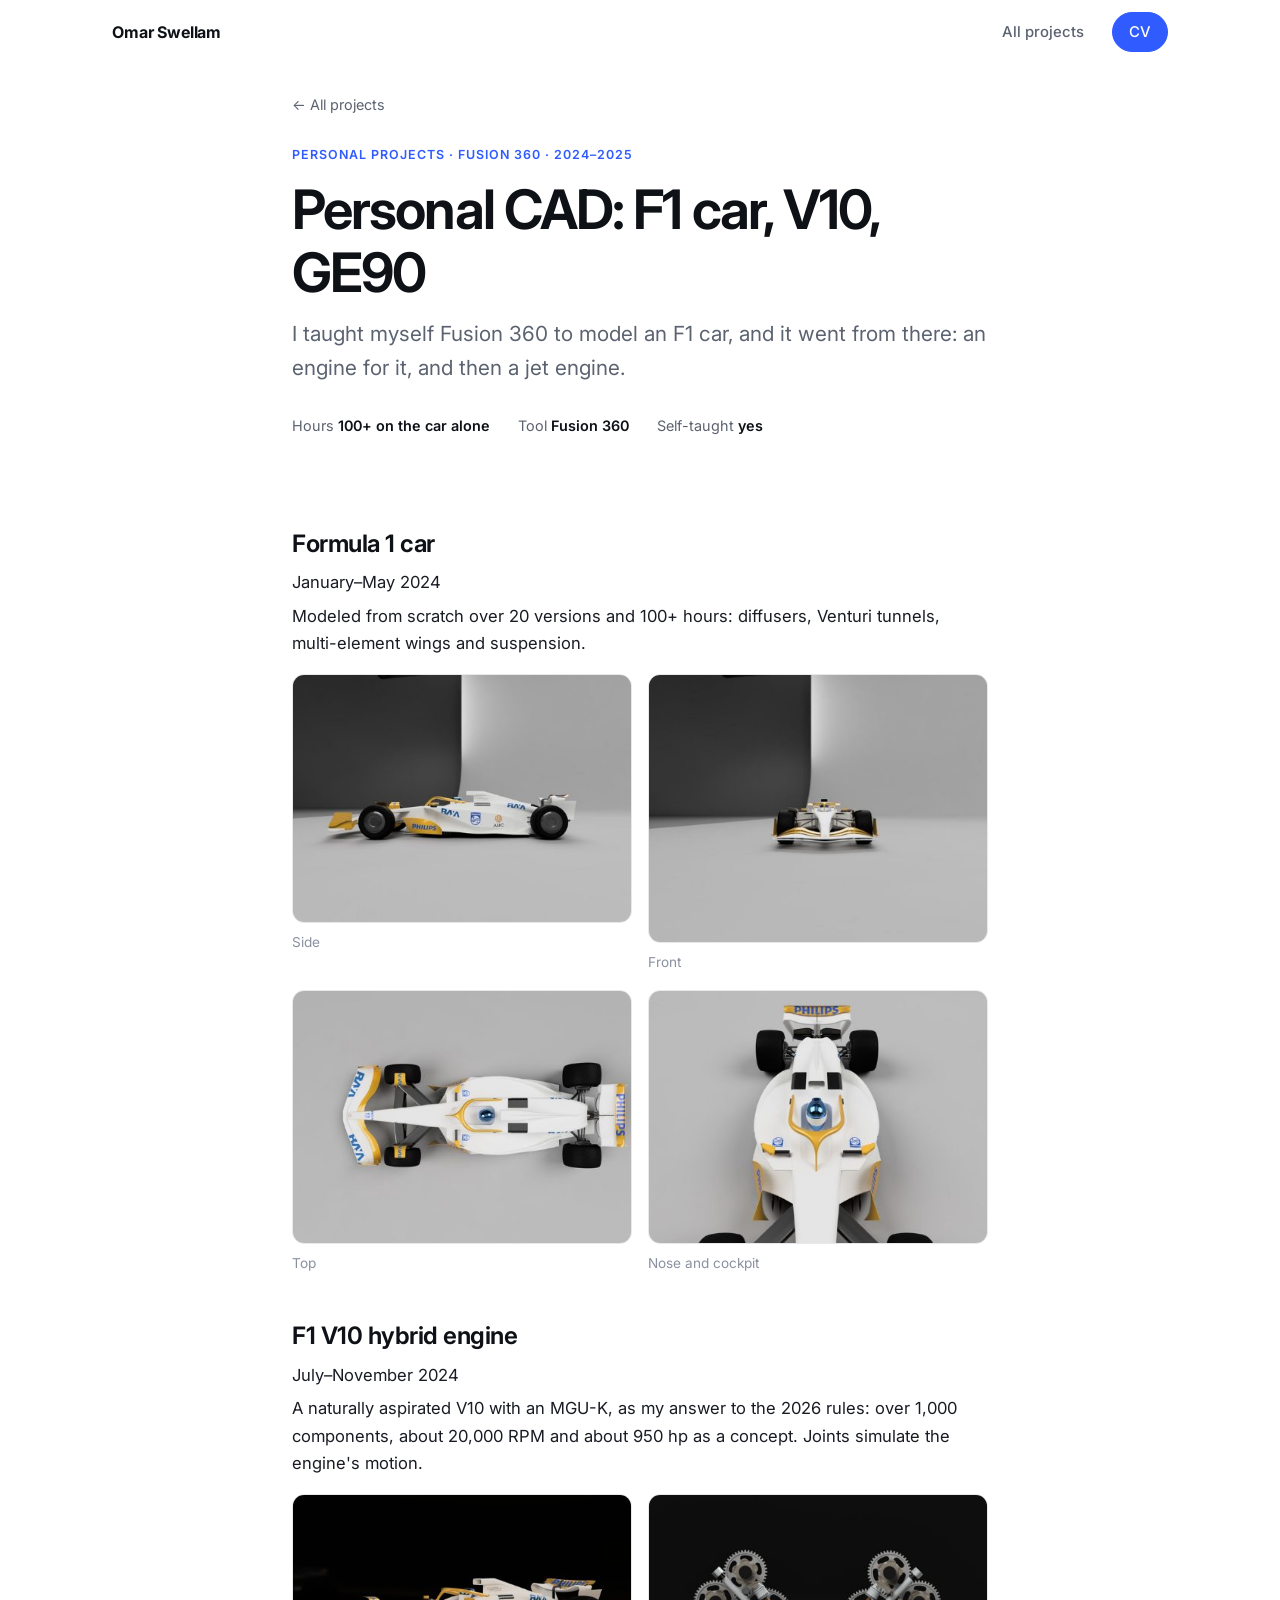
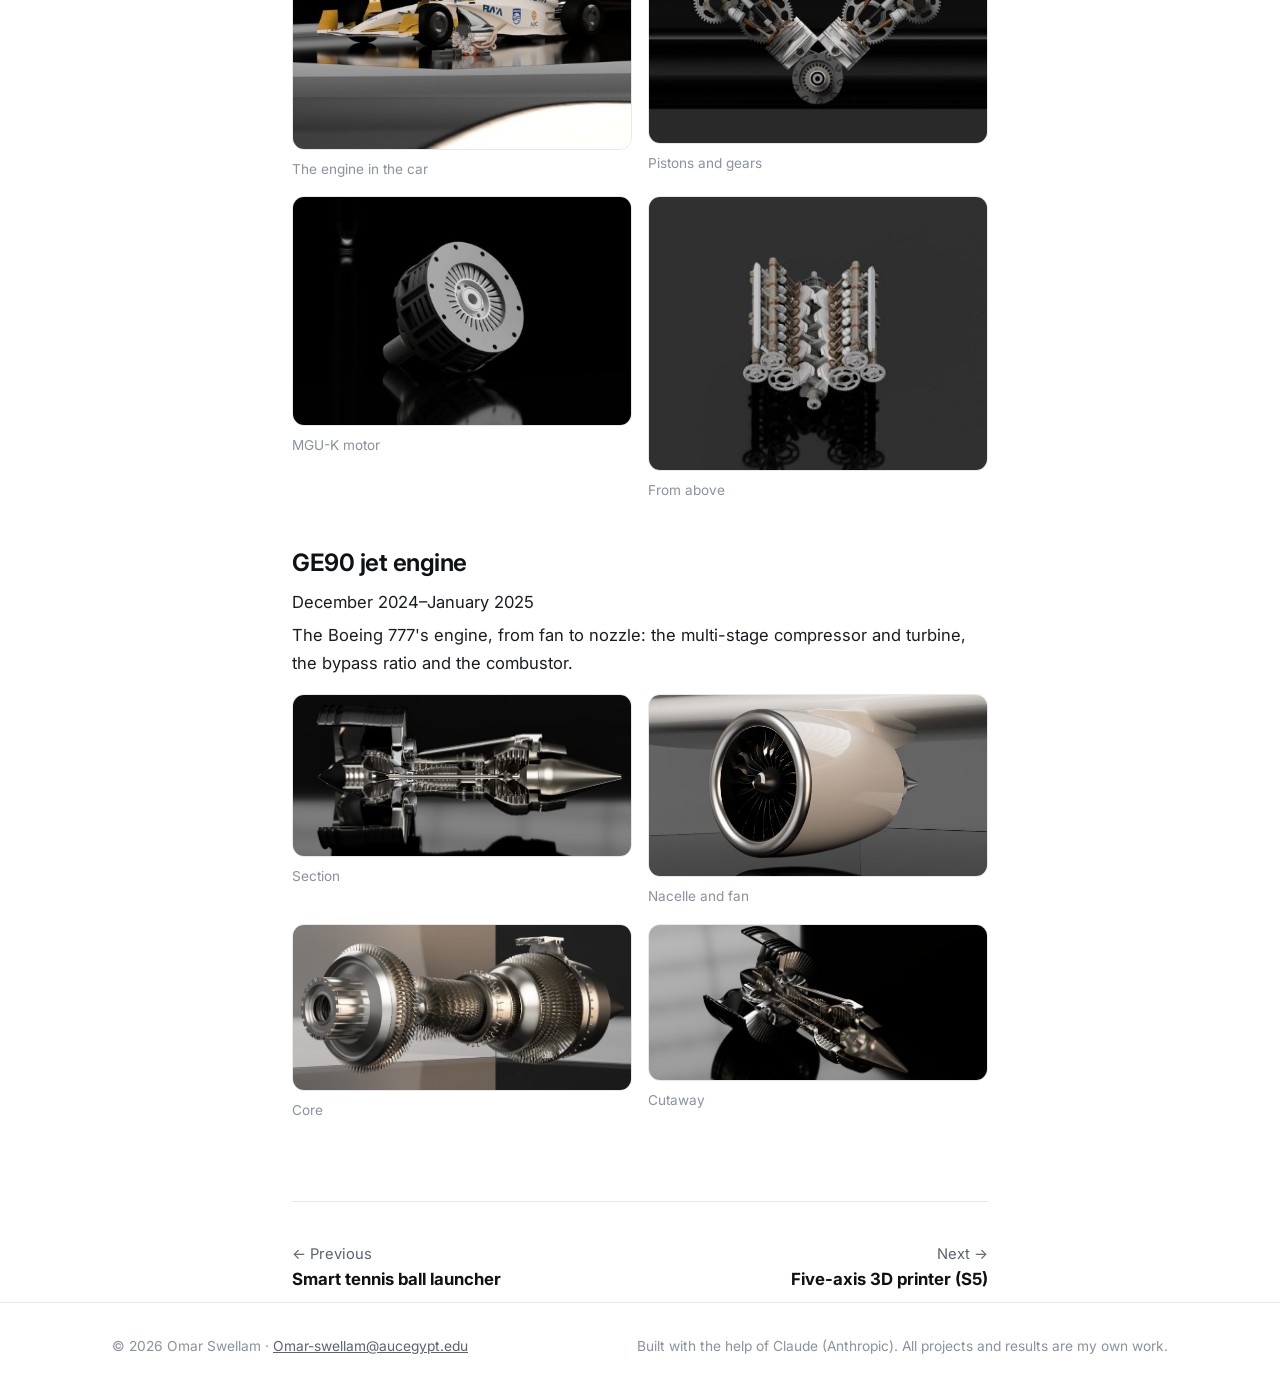
==== projects/cad.html @ 8ca85f78 "Redesign: cleaner look, project pages, S5 support results, FEM, drone, ROV team; CV with portfolio l" ====
<!doctype html>
<html lang="en">
<head>
<meta charset="utf-8">
<meta name="viewport" content="width=device-width, initial-scale=1">
<title>Personal CAD: F1 car, V10, GE90 | Omar Swellam</title>
<meta name="description" content="Personal Fusion 360 projects: a Formula 1 car, a V10 hybrid engine and a GE90 jet engine.">
<link rel="preconnect" href="https://fonts.googleapis.com">
<link rel="preconnect" href="https://fonts.gstatic.com" crossorigin>
<link href="https://fonts.googleapis.com/css2?family=Inter:wght@400;500;600;700&display=swap" rel="stylesheet">
<link rel="stylesheet" href="../style.css">
</head>
<body>

<header class="nav">
  <div class="wrap nav-in">
    <a class="brand" href="../index.html">Omar Swellam</a>
    <nav class="links" style="display:flex">
      <a href="../index.html#projects">All projects</a>
      <a class="btn small" href="../Omar_Swellam_CV.pdf" target="_blank" rel="noopener">CV</a>
    </nav>
  </div>
</header>

<main class="wrap narrow">
<a class="back" href="../index.html#projects">&larr; All projects</a>
<section class="p-hero">
  <p class="kicker">Personal projects &middot; Fusion 360 &middot; 2024&ndash;2025</p>
  <h1>Personal CAD: F1 car, V10, GE90</h1>
  <p class="lead">I taught myself Fusion 360 to model an F1 car, and it went from there: an engine for it, and then a jet engine.</p>
  <div class="facts"><span>Hours <b>100+ on the car alone</b></span><span>Tool <b>Fusion 360</b></span><span>Self-taught <b>yes</b></span></div>
</section>
<section class="p-body">
<h2 id="f1">Formula 1 car</h2>
<p class="tile-meta">January&ndash;May 2024</p>
<p>Modeled from scratch over 20 versions and 100+ hours: diffusers, Venturi tunnels, multi-element wings and suspension.</p>
<div class="figs"><figure><img src="../img/f1car_side2.jpg" alt="Side" loading="lazy"><figcaption>Side</figcaption></figure><figure><img src="../img/f1car_front.jpg" alt="Front" loading="lazy"><figcaption>Front</figcaption></figure><figure><img src="../img/f1car_top.jpg" alt="Top" loading="lazy"><figcaption>Top</figcaption></figure><figure><img src="../img/f1car_nose.jpg" alt="Nose and cockpit" loading="lazy"><figcaption>Nose and cockpit</figcaption></figure></div>

<h2 id="v10">F1 V10 hybrid engine</h2>
<p class="tile-meta">July&ndash;November 2024</p>
<p>A naturally aspirated V10 with an MGU-K, as my answer to the 2026 rules: over 1,000 components, about 20,000 RPM and about 950 hp as a concept. Joints simulate the engine's motion.</p>
<div class="figs"><figure><img src="../img/v10_car.jpg" alt="The engine in the car" loading="lazy"><figcaption>The engine in the car</figcaption></figure><figure><img src="../img/v10_block.jpg" alt="Pistons and gears" loading="lazy"><figcaption>Pistons and gears</figcaption></figure><figure><img src="../img/v10_mguk.jpg" alt="MGU-K motor" loading="lazy"><figcaption>MGU-K motor</figcaption></figure><figure><img src="../img/v10_top.jpg" alt="From above" loading="lazy"><figcaption>From above</figcaption></figure></div>

<h2 id="ge90">GE90 jet engine</h2>
<p class="tile-meta">December 2024&ndash;January 2025</p>
<p>The Boeing 777's engine, from fan to nozzle: the multi-stage compressor and turbine, the bypass ratio and the combustor.</p>
<div class="figs"><figure><img src="../img/ge90_section.jpg" alt="Section" loading="lazy"><figcaption>Section</figcaption></figure><figure><img src="../img/ge90_nacelle.jpg" alt="Nacelle and fan" loading="lazy"><figcaption>Nacelle and fan</figcaption></figure><figure><img src="../img/ge90_core.jpg" alt="Core" loading="lazy"><figcaption>Core</figcaption></figure><figure><img src="../img/ge90_cutaway.jpg" alt="Cutaway" loading="lazy"><figcaption>Cutaway</figcaption></figure></div>
</section>
<nav class="next">
  <a href="launcher.html">&larr; Previous<b>Smart tennis ball launcher</b></a>
  <a href="s5.html">Next &rarr;<b>Five-axis 3D printer (S5)</b></a>
</nav>
</main>

<footer class="foot">
  <div class="wrap foot-in">
    <p>&copy; 2026 Omar Swellam &middot; <a href="mailto:Omar-swellam@aucegypt.edu">Omar-swellam@aucegypt.edu</a></p>
    <p>Built with the help of Claude (Anthropic). All projects and results are my own work.</p>
  </div>
</footer>

<div class="lightbox" hidden><img alt=""><button aria-label="Close">&times;</button></div>
<script src="../script.js"></script>
</body>
</html>
---- style.css ----
:root {
  --bg: #ffffff;
  --bg-soft: #f6f7f9;
  --card: #ffffff;
  --text: #0e1116;
  --muted: #5b6270;
  --faint: #8a91a0;
  --line: #e6e8ec;
  --accent: #2f5bff;
  --accent-soft: #eef2ff;
  --on-accent: #ffffff;
  --radius: 14px;
  --shadow: 0 1px 2px rgba(14,17,22,.04), 0 8px 28px rgba(14,17,22,.06);
}
@media (prefers-color-scheme: dark) {
  :root {
    --bg: #0b0d11;
    --bg-soft: #12151b;
    --card: #14171d;
    --text: #f2f4f7;
    --muted: #a2a9b6;
    --faint: #737b89;
    --line: #232731;
    --accent: #7d9bff;
    --accent-soft: #1a2140;
    --on-accent: #0b0d11;
    --shadow: 0 1px 2px rgba(0,0,0,.4), 0 8px 28px rgba(0,0,0,.35);
  }
}

* { box-sizing: border-box; }
html { scroll-behavior: smooth; scroll-padding-top: 72px; }
body {
  margin: 0; background: var(--bg); color: var(--text);
  font: 16px/1.65 Inter, system-ui, -apple-system, "Segoe UI", sans-serif;
  -webkit-font-smoothing: antialiased; -webkit-text-size-adjust: 100%;
}
img { max-width: 100%; display: block; }
a { color: inherit; }
h1, h2, h3 { line-height: 1.15; letter-spacing: -0.02em; margin: 0 0 .5em; font-weight: 650; }
h2 { font-size: clamp(1.7rem, 3.4vw, 2.4rem); }
h3 { font-size: 1.15rem; letter-spacing: -0.01em; }
p { margin: 0 0 1em; }
.wrap { width: 100%; max-width: 1120px; margin: 0 auto; padding: 0 16px; }
.narrow { max-width: 760px; }
@media (min-width: 700px) { .wrap { padding: 0 32px; } }
.kicker { font-size: .78rem; font-weight: 600; letter-spacing: .08em; text-transform: uppercase; color: var(--accent); margin: 0 0 12px; }

/* nav */
.nav { position: sticky; top: 0; z-index: 20; background: color-mix(in srgb, var(--bg) 85%, transparent); backdrop-filter: saturate(1.4) blur(12px); border-bottom: 1px solid transparent; transition: border-color .2s; }
.nav.scrolled { border-bottom-color: var(--line); }
.nav-in { display: flex; align-items: center; justify-content: space-between; height: 64px; }
.brand { font-weight: 700; text-decoration: none; letter-spacing: -0.01em; }
.links { display: flex; gap: 28px; align-items: center; }
.links a { color: var(--muted); text-decoration: none; font-size: .93rem; font-weight: 500; }
.links a:hover { color: var(--text); }
.links a.btn { color: var(--on-accent); }
.menu-btn { display: none; background: none; border: 0; color: var(--text); cursor: pointer; padding: 8px; }
.menu-btn span { display: block; width: 20px; height: 2px; background: currentColor; margin: 4px 0; border-radius: 2px; }
@media (max-width: 760px) {
  .menu-btn { display: block; }
  .links { display: none; position: absolute; top: 64px; left: 0; right: 0; flex-direction: column; align-items: stretch; gap: 0; background: var(--bg); border-bottom: 1px solid var(--line); padding: 8px 16px 18px; }
  .links.open { display: flex; }
  .links a { padding: 12px 0; font-size: 1rem; }
  .links a.btn { text-align: center; margin-top: 8px; }
}

/* buttons */
.btn { display: inline-flex; align-items: center; gap: 8px; padding: 11px 20px; border-radius: 999px; background: var(--text); color: var(--bg); font-weight: 600; text-decoration: none; font-size: .93rem; border: 1px solid var(--text); transition: transform .15s, opacity .15s; }
.btn:hover { transform: translateY(-1px); }
.btn.ghost { background: transparent; color: var(--text); border-color: var(--line); }
.btn.ghost:hover { border-color: var(--text); }
.btn.small { padding: 7px 16px; background: var(--accent); border-color: var(--accent); color: var(--on-accent); }

/* hero */
.hero { padding: 72px 0 56px; }
.hero-in { display: grid; grid-template-columns: 1.6fr 1fr; gap: 56px; align-items: center; }
.hero h1 { font-size: clamp(2.6rem, 7vw, 4.6rem); letter-spacing: -0.04em; margin-bottom: 18px; font-weight: 700; }
.lead { font-size: clamp(1.08rem, 2vw, 1.3rem); color: var(--muted); max-width: 34em; margin-bottom: 28px; }
.cta { display: flex; flex-wrap: wrap; gap: 10px; }
.headshot { width: 100%; max-width: 360px; justify-self: end; aspect-ratio: 4/5; object-fit: cover; border-radius: 24px; height: auto; }
.stats { display: grid; grid-template-columns: repeat(3, 1fr); gap: 1px; background: var(--line); border: 1px solid var(--line); border-radius: var(--radius); overflow: hidden; margin-top: 56px; }
.stats div { background: var(--bg); padding: 22px 24px; }
.stats b { display: block; font-size: clamp(1.6rem, 3vw, 2.1rem); letter-spacing: -0.03em; font-weight: 700; }
.stats span { color: var(--muted); font-size: .88rem; line-height: 1.45; display: block; margin-top: 4px; }
@media (max-width: 820px) {
  .hero { padding-top: 36px; }
  .hero-in { grid-template-columns: 1fr; gap: 28px; }
  .headshot { order: -1; max-width: 132px; justify-self: start; border-radius: 50%; aspect-ratio: 1; object-position: 50% 22%; }
  .stats { grid-template-columns: 1fr; margin-top: 36px; }
}

/* sections */
.section { padding: 88px 0; }
.section.soft { background: var(--bg-soft); }
.section-head { display: flex; flex-wrap: wrap; align-items: end; justify-content: space-between; gap: 16px; margin-bottom: 36px; }
.section-head h2 { margin: 0; }
.sub { color: var(--muted); max-width: 40em; }
@media (max-width: 700px) { .section { padding: 64px 0; } }

/* about */
.about { display: grid; grid-template-columns: 1.3fr 1fr; gap: 56px; align-items: start; }
.about p { font-size: 1.05rem; }
.interests { display: grid; grid-template-columns: 1fr 1fr; gap: 12px; margin-top: 28px; }
.interest { border: 1px solid var(--line); border-radius: 12px; padding: 14px 16px; background: var(--card); }
.interest b { display: block; font-size: .95rem; margin-bottom: 2px; }
.interest span { color: var(--muted); font-size: .88rem; line-height: 1.5; display: block; }
.photos { display: grid; grid-template-columns: 1fr 1fr; gap: 12px; }
.photos img { width: 100%; aspect-ratio: 3/4; object-fit: cover; border-radius: var(--radius); }
.photos img:first-child { margin-top: 36px; }
@media (max-width: 860px) { .about { grid-template-columns: 1fr; gap: 32px; } .photos img:first-child { margin-top: 0; } }
@media (max-width: 460px) { .interests { grid-template-columns: 1fr; } }

/* project grid */
.filters { display: flex; flex-wrap: wrap; gap: 6px; }
.chip { border: 1px solid var(--line); background: var(--card); color: var(--muted); padding: 7px 14px; border-radius: 999px; font: inherit; font-size: .86rem; font-weight: 500; cursor: pointer; }
.chip.on { background: var(--text); color: var(--bg); border-color: var(--text); }
.grid { display: grid; grid-template-columns: repeat(3, 1fr); gap: 20px; }
.tile { display: flex; flex-direction: column; text-decoration: none; background: var(--card); border: 1px solid var(--line); border-radius: var(--radius); overflow: hidden; transition: transform .2s, box-shadow .2s, border-color .2s; }
.tile:hover { transform: translateY(-3px); box-shadow: var(--shadow); border-color: transparent; }
.tile[hidden] { display: none; }
.tile.feature { grid-column: 1 / -1; flex-direction: row; }
.tile.feature .tile-img { flex: 1.25; aspect-ratio: auto; min-height: 360px; }
.tile.feature .tile-body { flex: 1; justify-content: center; padding: 36px 40px; }
.tile.feature h3 { font-size: 1.6rem; }
.tile.feature p { font-size: 1rem; }
.tile-img.fit { background: #fff; }
.tile-img.duo { display: grid; grid-template-columns: 1fr 1fr; }
.tile-img.duo > div { position: relative; }
.tile-img.fit img { object-fit: contain; padding: 10px; }
.tile-img { aspect-ratio: 16/10; background: var(--bg-soft); overflow: hidden; }
.tile-img img { width: 100%; height: 100%; object-fit: cover; transition: transform .4s; }
.tile:hover .tile-img img { transform: scale(1.03); }
.tile-body { padding: 18px 20px 20px; display: flex; flex-direction: column; flex: 1; }
.tile-meta { font-size: .78rem; color: var(--faint); margin-bottom: 6px; }
.tile h3 { margin-bottom: 6px; }
.tile p { color: var(--muted); font-size: .92rem; margin-bottom: 14px; }
.tile .more { margin-top: auto; font-size: .88rem; font-weight: 600; color: var(--accent); }
.badge { display: inline-block; font-size: .7rem; font-weight: 600; padding: 2px 8px; border-radius: 999px; background: var(--accent-soft); color: var(--accent); margin-left: 6px; vertical-align: 1px; }
@media (max-width: 960px) { .grid { grid-template-columns: repeat(2, 1fr); } }
@media (max-width: 760px) { .tile.feature { flex-direction: column; } .tile.feature .tile-img { min-height: 0; aspect-ratio: 16/11; } .tile.feature .tile-body { padding: 18px 20px 20px; } }
@media (max-width: 620px) { .grid { grid-template-columns: 1fr; } }

/* list cards (econ, how) */
.cards2 { display: grid; grid-template-columns: repeat(2, 1fr); gap: 16px; }
.cards2 article { background: var(--card); border: 1px solid var(--line); border-radius: var(--radius); padding: 24px; }
.cards2 p { color: var(--muted); font-size: .95rem; margin: 0; }
.cards2 b { color: var(--text); }
.cards2 .tile-meta { margin-bottom: 8px; }
@media (max-width: 760px) { .cards2 { grid-template-columns: 1fr; } }

/* project page */
.back { display: inline-block; margin: 28px 0 0; color: var(--muted); text-decoration: none; font-size: .9rem; }
.back:hover { color: var(--text); }
.p-hero { padding: 28px 0 36px; }
.p-hero h1 { font-size: clamp(2.1rem, 5.5vw, 3.4rem); letter-spacing: -0.035em; margin-bottom: 14px; }
.facts { display: flex; flex-wrap: wrap; gap: 8px 28px; color: var(--muted); font-size: .9rem; margin-top: 18px; }
.facts b { color: var(--text); font-weight: 600; }
.cover { border-radius: 18px; overflow: hidden; background: var(--bg-soft); }
.cover img { width: 100%; max-height: 620px; object-fit: cover; }
.cover.contain img { object-fit: contain; background: #fff; }
.p-body { padding: 56px 0 24px; }
.p-body h2 { font-size: 1.5rem; margin-top: 48px; }
.p-body h2:first-child { margin-top: 0; }
.p-body p, .p-body li { font-size: 1.04rem; color: color-mix(in srgb, var(--text) 86%, var(--muted)); }
.p-body ul { padding-left: 1.2em; }
.p-body li { margin-bottom: 8px; }
.kpis { display: grid; grid-template-columns: repeat(auto-fit, minmax(150px, 1fr)); gap: 12px; margin: 28px 0; }
.kpis div { background: var(--bg-soft); border-radius: 12px; padding: 18px; }
.kpis b { display: block; font-size: 1.6rem; letter-spacing: -0.03em; }
.kpis span { color: var(--muted); font-size: .85rem; line-height: 1.4; display: block; }
figure { margin: 28px 0; }
figure img { width: 100%; border-radius: 12px; border: 1px solid var(--line); background: #fff; cursor: zoom-in; }
figcaption { font-size: .85rem; color: var(--faint); margin-top: 8px; }
.figs { display: grid; grid-template-columns: 1fr 1fr; gap: 16px; }
.figs figure { margin: 0; }
@media (max-width: 620px) { .figs { grid-template-columns: 1fr; } }
table { width: 100%; border-collapse: collapse; font-size: .95rem; margin: 20px 0; }
th, td { text-align: left; padding: 10px 12px; border-bottom: 1px solid var(--line); }
th { font-size: .78rem; text-transform: uppercase; letter-spacing: .05em; color: var(--faint); font-weight: 600; }
td.num, th.num { text-align: right; font-variant-numeric: tabular-nums; }
.table-wrap { overflow-x: auto; }
.next { display: flex; justify-content: space-between; gap: 16px; padding: 40px 0 8px; border-top: 1px solid var(--line); margin-top: 56px; }
.next a { text-decoration: none; color: var(--muted); font-size: .92rem; }
.next a b { display: block; color: var(--text); font-size: 1.05rem; }
.next a:last-child { text-align: right; }

/* before / after slider */
.compare { position: relative; overflow: hidden; aspect-ratio: 23/20; background: #fff; user-select: none; border-radius: 12px; border: 1px solid var(--line); }
.compare > img, .compare-top img { position: absolute; inset: 0; width: 100%; height: 100%; object-fit: contain; }
.compare-top { position: absolute; inset: 0; clip-path: inset(0 0 0 50%); }
.compare .bar { position: absolute; top: 0; bottom: 0; left: var(--pos, 50%); width: 2px; background: var(--accent); transform: translateX(-1px); z-index: 2; pointer-events: none; }
.compare input { position: absolute; inset: 0; width: 100%; height: 100%; margin: 0; opacity: 0; cursor: ew-resize; z-index: 3; }
.compare .handle { position: absolute; top: 50%; left: var(--pos, 50%); z-index: 2; width: 38px; height: 38px; border-radius: 50%; transform: translate(-50%, -50%); background: var(--accent); color: #fff; display: grid; place-items: center; font-size: .9rem; pointer-events: none; box-shadow: 0 2px 10px rgba(0,0,0,.25); }
.tag { position: absolute; top: 10px; z-index: 2; background: rgba(14,17,22,.75); color: #fff; font-size: .75rem; font-weight: 600; padding: 4px 10px; border-radius: 999px; pointer-events: none; }
.tag.l { left: 10px; } .tag.r { right: 10px; }
.pairs { display: grid; grid-template-columns: repeat(auto-fit, minmax(min(100%, 420px), 1fr)); gap: 28px; margin: 24px 0; }
.ba { display: grid; grid-template-columns: 1fr 1fr; gap: 8px; }
.ba figure { margin: 0; position: relative; }
.ba img { aspect-ratio: 23/20; object-fit: contain; }
.pair h3 { font-size: 1rem; margin: 12px 0 2px; }
.pair p { font-size: .9rem; color: var(--muted); margin: 0; }

/* footer */
.foot { border-top: 1px solid var(--line); padding: 32px 0 40px; color: var(--faint); font-size: .86rem; }
.foot-in { display: flex; flex-wrap: wrap; justify-content: space-between; gap: 10px 24px; }
.foot p { margin: 0; }
.foot a { color: var(--muted); }

/* lightbox */
.lightbox { position: fixed; inset: 0; z-index: 50; background: rgba(8,10,14,.92); display: grid; place-items: center; padding: 16px; }
.lightbox[hidden] { display: none; }
.lightbox img { max-width: 100%; max-height: 90vh; object-fit: contain; border-radius: 8px; background: #fff; }
.lightbox button { position: absolute; top: 12px; right: 16px; background: none; border: 0; color: #fff; font-size: 2.2rem; cursor: pointer; line-height: 1; }

/* reveal */
.reveal { opacity: 0; transform: translateY(14px); transition: opacity .6s ease, transform .6s ease; }
.reveal.in { opacity: 1; transform: none; }
@media (prefers-reduced-motion: reduce) { .reveal { opacity: 1; transform: none; transition: none; } html { scroll-behavior: auto; } }
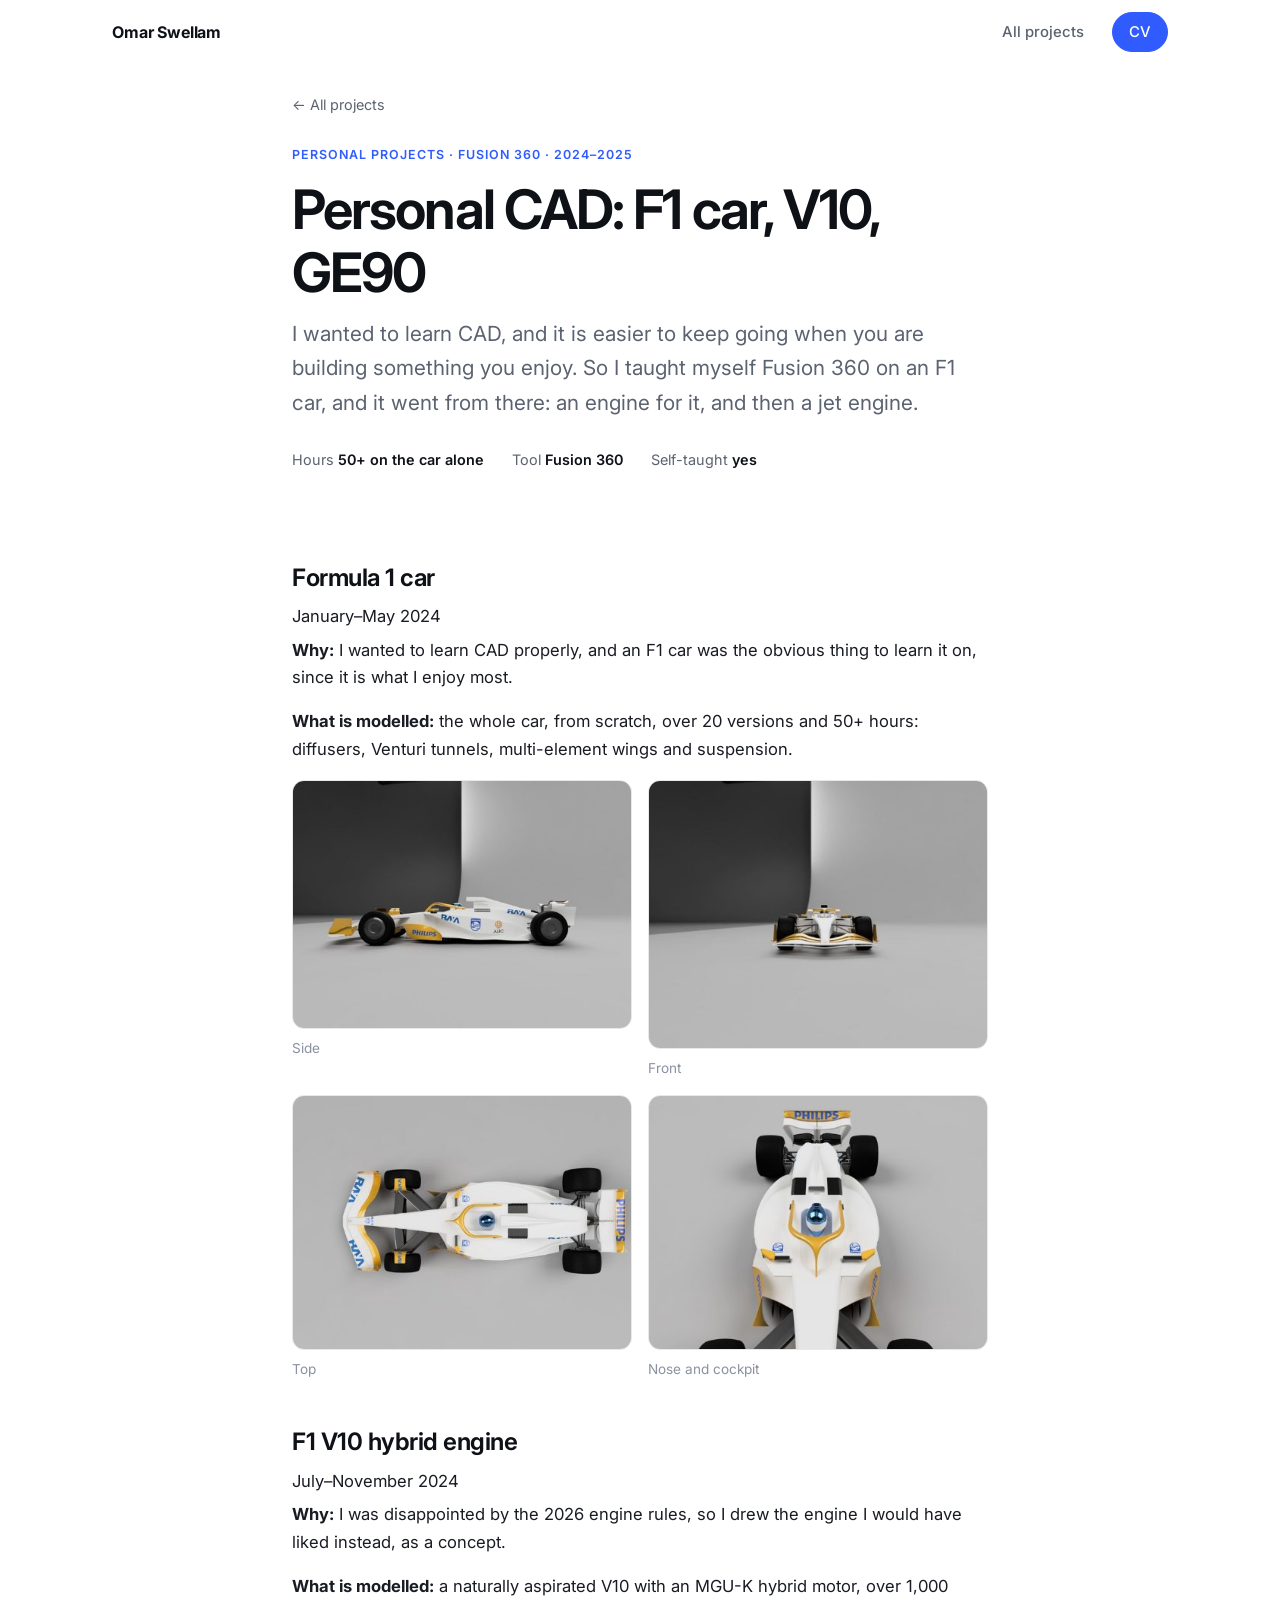
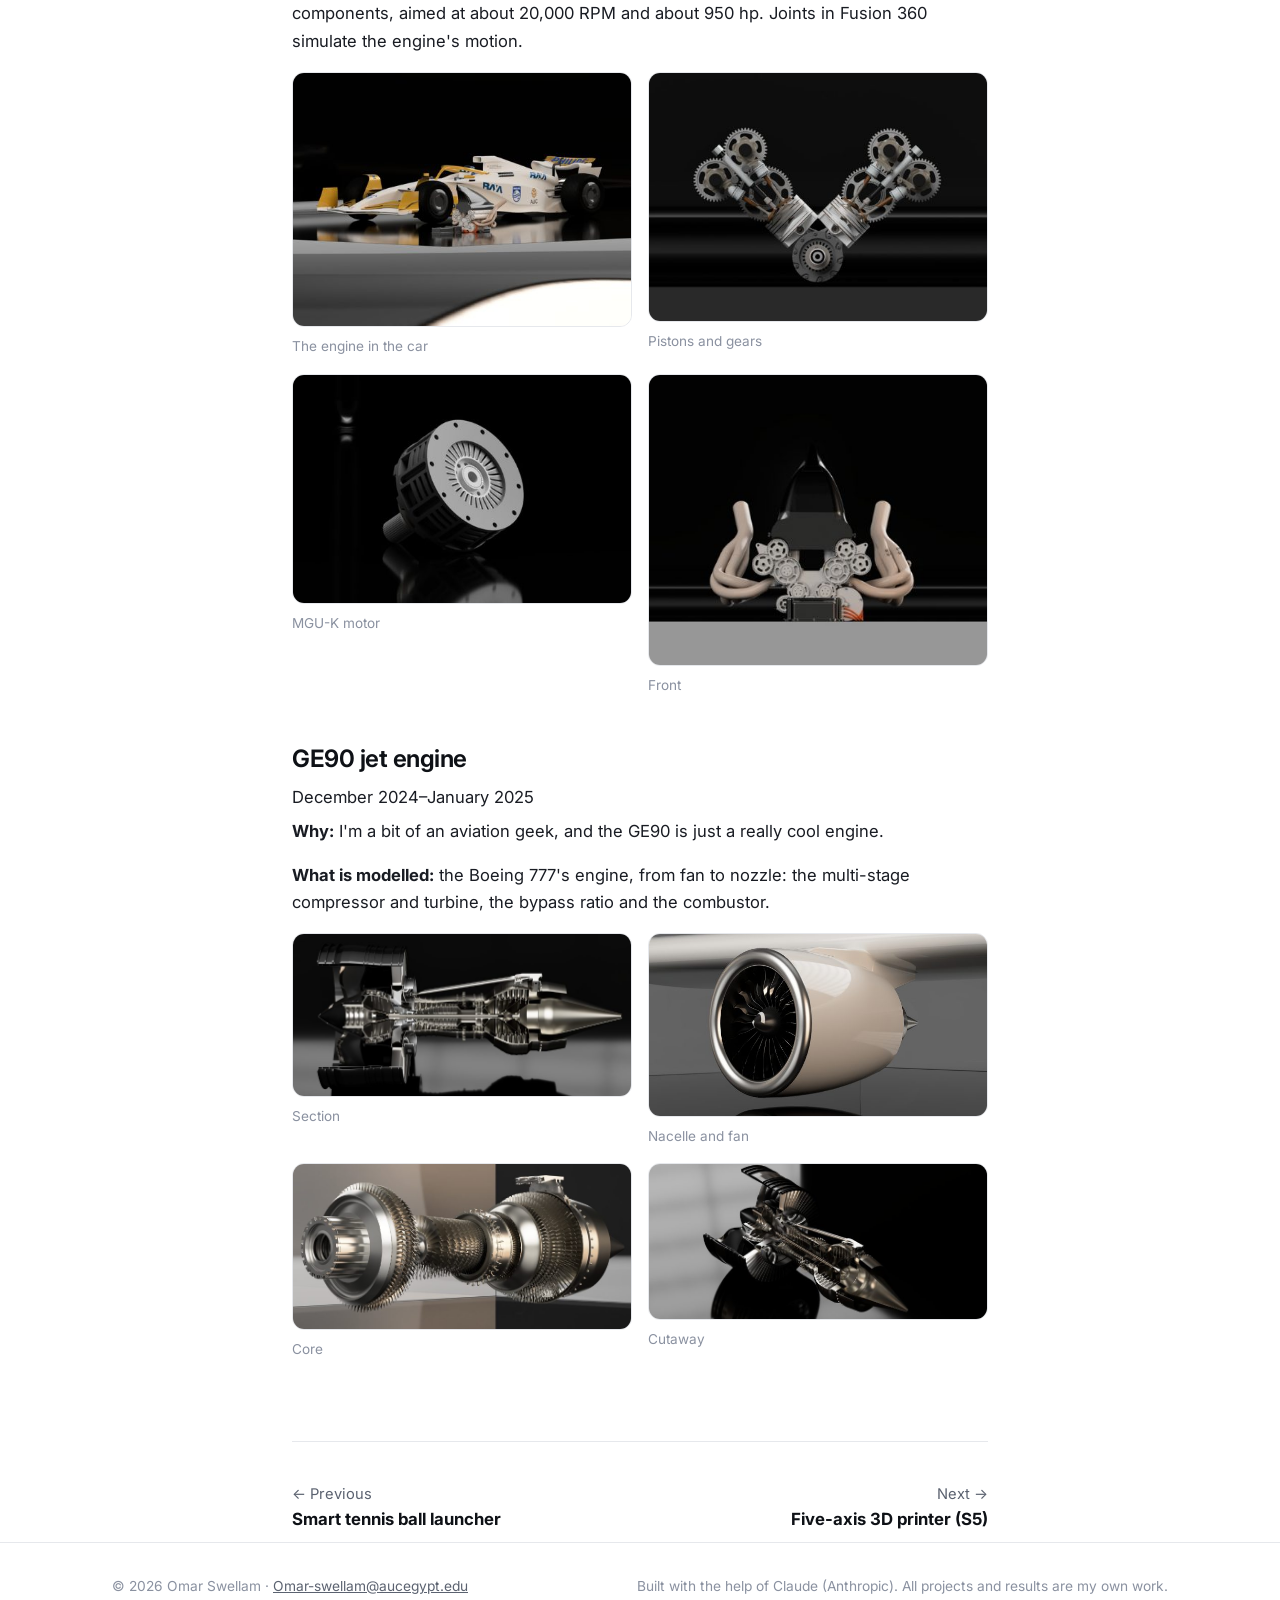
==== commit 0c83200e: "Review fixes: About first, What it is / What we built / What I did sections, S5 print animation, ROV" ====
--- a/projects/cad.html
+++ b/projects/cad.html
@@ -27,23 +27,26 @@
 <section class="p-hero">
   <p class="kicker">Personal projects &middot; Fusion 360 &middot; 2024&ndash;2025</p>
   <h1>Personal CAD: F1 car, V10, GE90</h1>
-  <p class="lead">I taught myself Fusion 360 to model an F1 car, and it went from there: an engine for it, and then a jet engine.</p>
-  <div class="facts"><span>Hours <b>100+ on the car alone</b></span><span>Tool <b>Fusion 360</b></span><span>Self-taught <b>yes</b></span></div>
+  <p class="lead">I wanted to learn CAD, and it is easier to keep going when you are building something you enjoy. So I taught myself Fusion 360 on an F1 car, and it went from there: an engine for it, and then a jet engine.</p>
+  <div class="facts"><span>Hours <b>50+ on the car alone</b></span><span>Tool <b>Fusion 360</b></span><span>Self-taught <b>yes</b></span></div>
 </section>
 <section class="p-body">
 <h2 id="f1">Formula 1 car</h2>
 <p class="tile-meta">January&ndash;May 2024</p>
-<p>Modeled from scratch over 20 versions and 100+ hours: diffusers, Venturi tunnels, multi-element wings and suspension.</p>
+<p><b>Why:</b> I wanted to learn CAD properly, and an F1 car was the obvious thing to learn it on, since it is what I enjoy most.</p>
+<p><b>What is modelled:</b> the whole car, from scratch, over 20 versions and 50+ hours: diffusers, Venturi tunnels, multi-element wings and suspension.</p>
 <div class="figs"><figure><img src="../img/f1car_side2.jpg" alt="Side" loading="lazy"><figcaption>Side</figcaption></figure><figure><img src="../img/f1car_front.jpg" alt="Front" loading="lazy"><figcaption>Front</figcaption></figure><figure><img src="../img/f1car_top.jpg" alt="Top" loading="lazy"><figcaption>Top</figcaption></figure><figure><img src="../img/f1car_nose.jpg" alt="Nose and cockpit" loading="lazy"><figcaption>Nose and cockpit</figcaption></figure></div>
 
 <h2 id="v10">F1 V10 hybrid engine</h2>
 <p class="tile-meta">July&ndash;November 2024</p>
-<p>A naturally aspirated V10 with an MGU-K, as my answer to the 2026 rules: over 1,000 components, about 20,000 RPM and about 950 hp as a concept. Joints simulate the engine's motion.</p>
-<div class="figs"><figure><img src="../img/v10_car.jpg" alt="The engine in the car" loading="lazy"><figcaption>The engine in the car</figcaption></figure><figure><img src="../img/v10_block.jpg" alt="Pistons and gears" loading="lazy"><figcaption>Pistons and gears</figcaption></figure><figure><img src="../img/v10_mguk.jpg" alt="MGU-K motor" loading="lazy"><figcaption>MGU-K motor</figcaption></figure><figure><img src="../img/v10_top.jpg" alt="From above" loading="lazy"><figcaption>From above</figcaption></figure></div>
+<p><b>Why:</b> I was disappointed by the 2026 engine rules, so I drew the engine I would have liked instead, as a concept.</p>
+<p><b>What is modelled:</b> a naturally aspirated V10 with an MGU-K hybrid motor, over 1,000 components, aimed at about 20,000 RPM and about 950 hp. Joints in Fusion 360 simulate the engine's motion.</p>
+<div class="figs"><figure><img src="../img/v10_car.jpg" alt="The engine in the car" loading="lazy"><figcaption>The engine in the car</figcaption></figure><figure><img src="../img/v10_block.jpg" alt="Pistons and gears" loading="lazy"><figcaption>Pistons and gears</figcaption></figure><figure><img src="../img/v10_mguk.jpg" alt="MGU-K motor" loading="lazy"><figcaption>MGU-K motor</figcaption></figure><figure><img src="../img/v10_front.jpg" alt="Front" loading="lazy"><figcaption>Front</figcaption></figure></div>
 
 <h2 id="ge90">GE90 jet engine</h2>
 <p class="tile-meta">December 2024&ndash;January 2025</p>
-<p>The Boeing 777's engine, from fan to nozzle: the multi-stage compressor and turbine, the bypass ratio and the combustor.</p>
+<p><b>Why:</b> I'm a bit of an aviation geek, and the GE90 is just a really cool engine.</p>
+<p><b>What is modelled:</b> the Boeing 777's engine, from fan to nozzle: the multi-stage compressor and turbine, the bypass ratio and the combustor.</p>
 <div class="figs"><figure><img src="../img/ge90_section.jpg" alt="Section" loading="lazy"><figcaption>Section</figcaption></figure><figure><img src="../img/ge90_nacelle.jpg" alt="Nacelle and fan" loading="lazy"><figcaption>Nacelle and fan</figcaption></figure><figure><img src="../img/ge90_core.jpg" alt="Core" loading="lazy"><figcaption>Core</figcaption></figure><figure><img src="../img/ge90_cutaway.jpg" alt="Cutaway" loading="lazy"><figcaption>Cutaway</figcaption></figure></div>
 </section>
 <nav class="next">
--- a/style.css
+++ b/style.css
@@ -107,8 +107,9 @@
 .interest span { color: var(--muted); font-size: .88rem; line-height: 1.5; display: block; }
 .photos { display: grid; grid-template-columns: 1fr 1fr; gap: 12px; }
 .photos img { width: 100%; aspect-ratio: 3/4; object-fit: cover; border-radius: var(--radius); }
-.photos img:first-child { margin-top: 36px; }
-@media (max-width: 860px) { .about { grid-template-columns: 1fr; gap: 32px; } .photos img:first-child { margin-top: 0; } }
+.photos img.wide { grid-column: 1 / -1; aspect-ratio: 4/3; }
+.tile.tool:hover { transform: none; box-shadow: none; border-color: var(--line); }
+@media (max-width: 860px) { .about { grid-template-columns: 1fr; gap: 32px; } }
 @media (max-width: 460px) { .interests { grid-template-columns: 1fr; } }
 
 /* project grid */
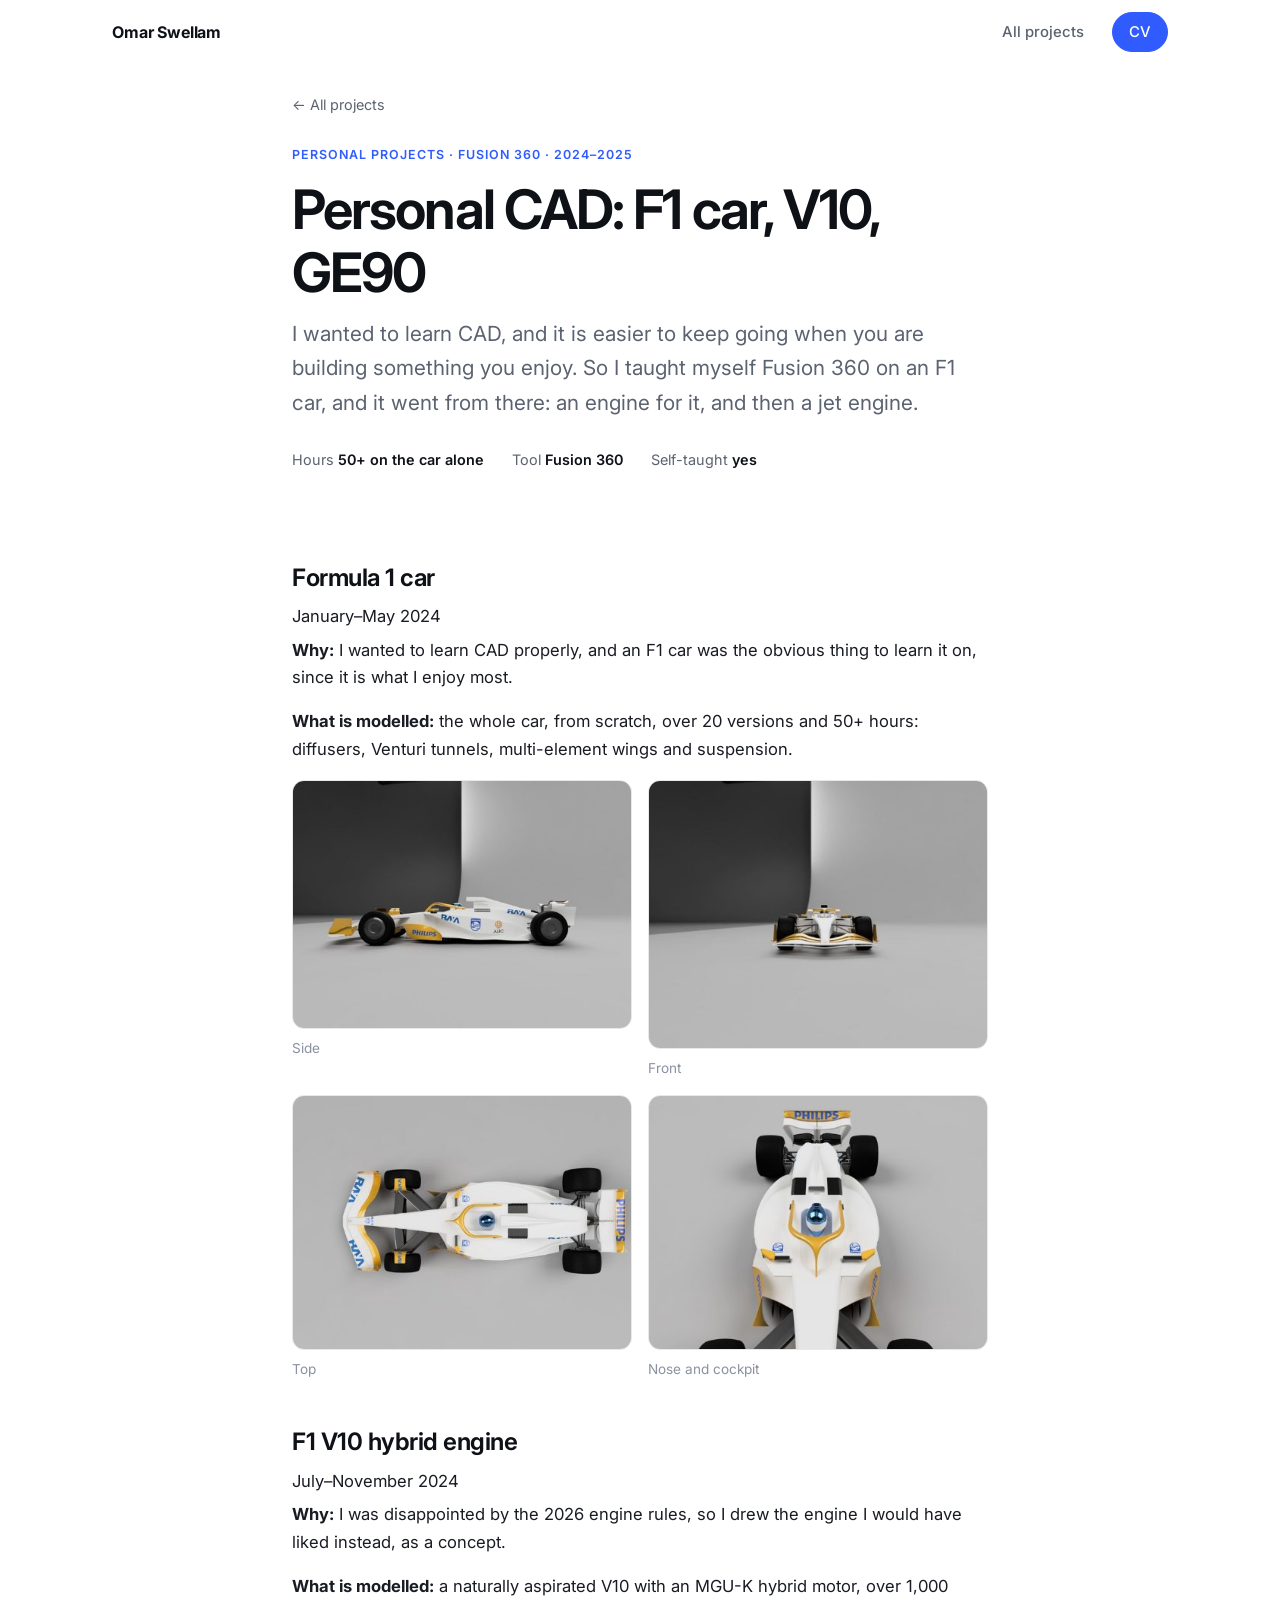
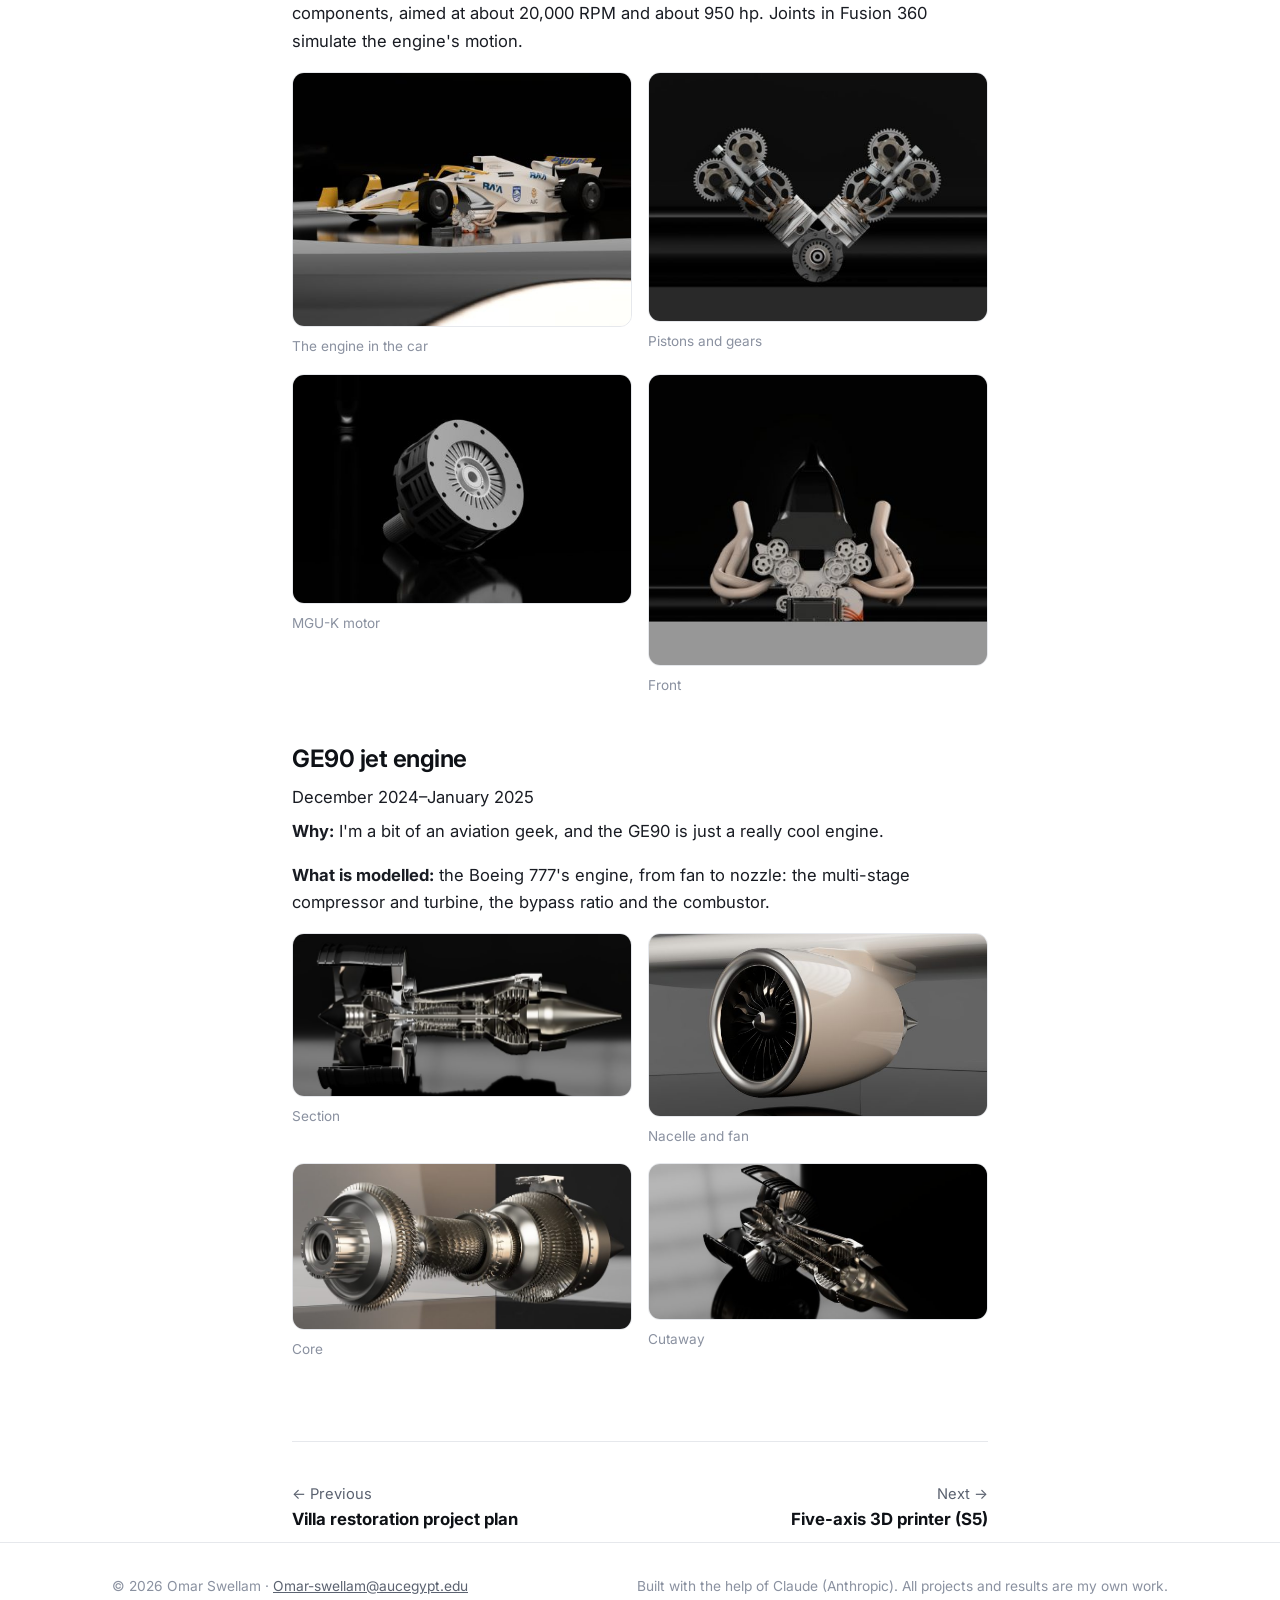
==== commit aa51fbb9: "Reorganise home: Engineering, Economics, AI tools; add villa restoration project page and gym engine" ====
--- a/projects/cad.html
+++ b/projects/cad.html
@@ -50,7 +50,7 @@
 <div class="figs"><figure><img src="../img/ge90_section.jpg" alt="Section" loading="lazy"><figcaption>Section</figcaption></figure><figure><img src="../img/ge90_nacelle.jpg" alt="Nacelle and fan" loading="lazy"><figcaption>Nacelle and fan</figcaption></figure><figure><img src="../img/ge90_core.jpg" alt="Core" loading="lazy"><figcaption>Core</figcaption></figure><figure><img src="../img/ge90_cutaway.jpg" alt="Cutaway" loading="lazy"><figcaption>Cutaway</figcaption></figure></div>
 </section>
 <nav class="next">
-  <a href="launcher.html">&larr; Previous<b>Smart tennis ball launcher</b></a>
+  <a href="villa.html">&larr; Previous<b>Villa restoration project plan</b></a>
   <a href="s5.html">Next &rarr;<b>Five-axis 3D printer (S5)</b></a>
 </nav>
 </main>
--- a/style.css
+++ b/style.css
@@ -102,6 +102,7 @@
 .about { display: grid; grid-template-columns: 1.3fr 1fr; gap: 56px; align-items: start; }
 .about p { font-size: 1.05rem; }
 .interests { display: grid; grid-template-columns: 1fr 1fr; gap: 12px; margin-top: 28px; }
+.about .interests { grid-column: 1 / -1; grid-template-columns: repeat(4, 1fr); margin-top: 0; }
 .interest { border: 1px solid var(--line); border-radius: 12px; padding: 14px 16px; background: var(--card); }
 .interest b { display: block; font-size: .95rem; margin-bottom: 2px; }
 .interest span { color: var(--muted); font-size: .88rem; line-height: 1.5; display: block; }
@@ -110,7 +111,8 @@
 .photos img.wide { grid-column: 1 / -1; aspect-ratio: 4/3; }
 .tile.tool:hover { transform: none; box-shadow: none; border-color: var(--line); }
 @media (max-width: 860px) { .about { grid-template-columns: 1fr; gap: 32px; } }
-@media (max-width: 460px) { .interests { grid-template-columns: 1fr; } }
+@media (max-width: 860px) { .about .interests { grid-template-columns: 1fr 1fr; } }
+@media (max-width: 460px) { .about .interests { grid-template-columns: 1fr; } }
 
 /* project grid */
 .filters { display: flex; flex-wrap: wrap; gap: 6px; }
@@ -125,6 +127,9 @@
 .tile.feature .tile-body { flex: 1; justify-content: center; padding: 36px 40px; }
 .tile.feature h3 { font-size: 1.6rem; }
 .tile.feature p { font-size: 1rem; }
+.tile.feature.slim .tile-img { min-height: 240px; }
+.tile.feature.slim h3 { font-size: 1.25rem; }
+.tile.feature.slim p { font-size: .95rem; }
 .tile-img.fit { background: #fff; }
 .tile-img.duo { display: grid; grid-template-columns: 1fr 1fr; }
 .tile-img.duo > div { position: relative; }
@@ -148,7 +153,10 @@
 .cards2 p { color: var(--muted); font-size: .95rem; margin: 0; }
 .cards2 b { color: var(--text); }
 .cards2 .tile-meta { margin-bottom: 8px; }
-@media (max-width: 760px) { .cards2 { grid-template-columns: 1fr; } }
+.cards2 article.wide { grid-column: 1 / -1; }
+#ai .cards2 { grid-template-columns: repeat(3, 1fr); }
+@media (max-width: 1000px) { #ai .cards2 { grid-template-columns: 1fr 1fr; } }
+@media (max-width: 760px) { .cards2, #ai .cards2 { grid-template-columns: 1fr; } }
 
 /* project page */
 .back { display: inline-block; margin: 28px 0 0; color: var(--muted); text-decoration: none; font-size: .9rem; }
@@ -196,6 +204,7 @@
 .tag { position: absolute; top: 10px; z-index: 2; background: rgba(14,17,22,.75); color: #fff; font-size: .75rem; font-weight: 600; padding: 4px 10px; border-radius: 999px; pointer-events: none; }
 .tag.l { left: 10px; } .tag.r { right: 10px; }
 .pairs { display: grid; grid-template-columns: repeat(auto-fit, minmax(min(100%, 420px), 1fr)); gap: 28px; margin: 24px 0; }
+.note { font-size: .9rem; color: var(--muted); margin: -8px 0 24px; max-width: 70ch; }
 .ba { display: grid; grid-template-columns: 1fr 1fr; gap: 8px; }
 .ba figure { margin: 0; position: relative; }
 .ba img { aspect-ratio: 23/20; object-fit: contain; }
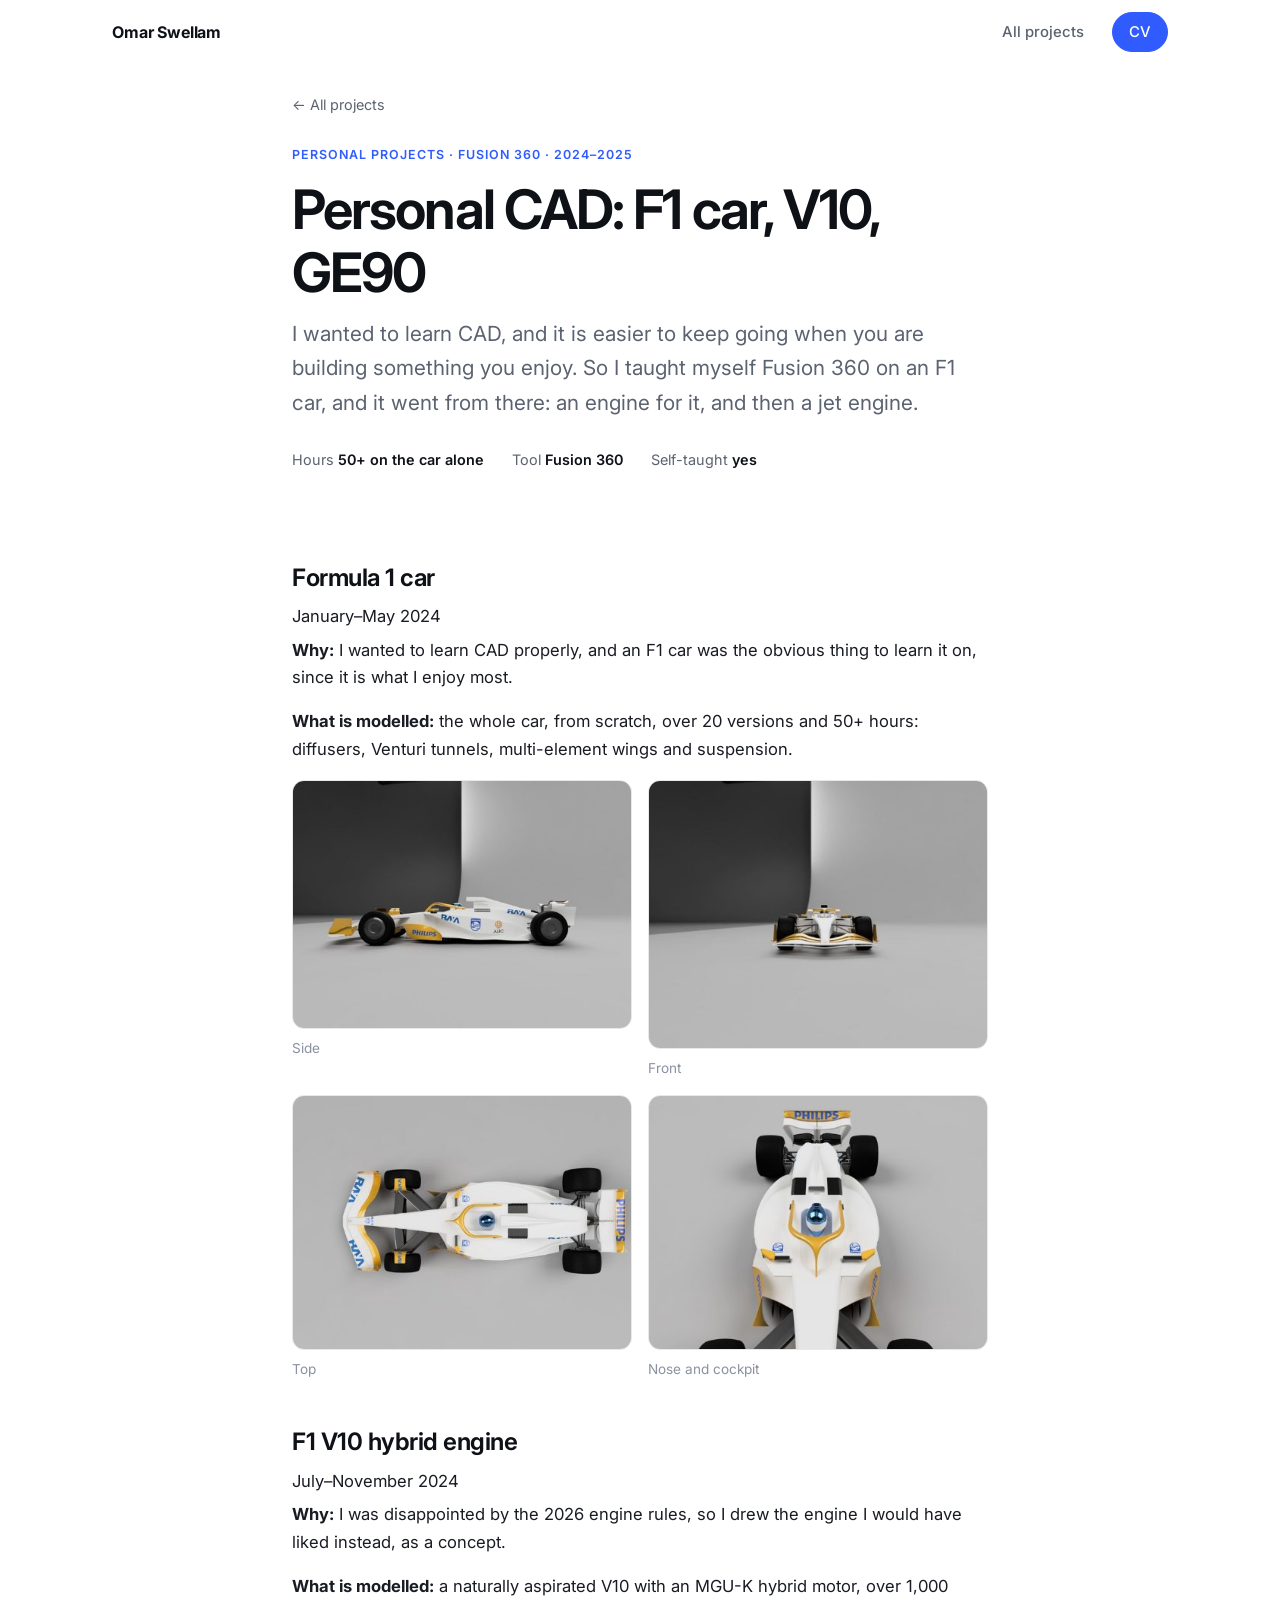
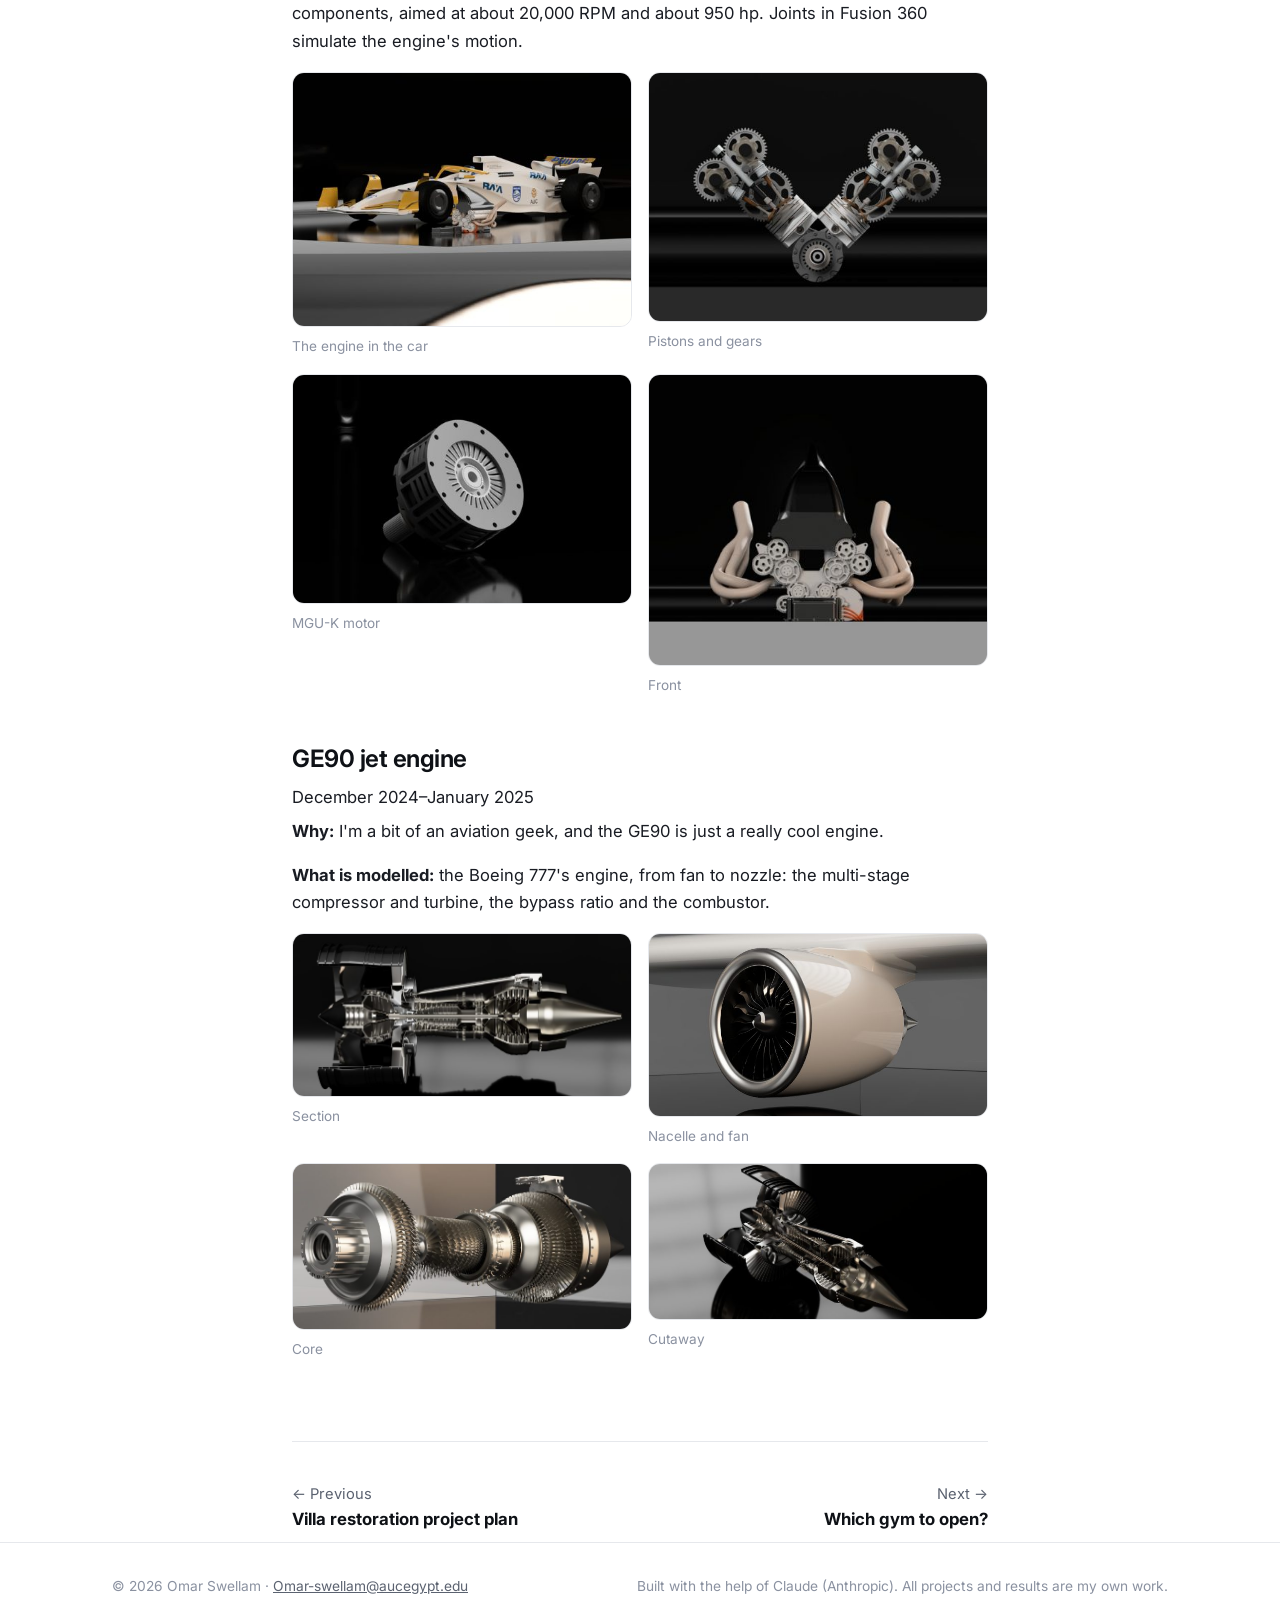
==== commit aa95a03b: "Economics: midterm card; full pages for the gym, oil and subsidies projects Co-Authored-By: Claude O" ====
--- a/projects/cad.html
+++ b/projects/cad.html
@@ -51,7 +51,7 @@
 </section>
 <nav class="next">
   <a href="villa.html">&larr; Previous<b>Villa restoration project plan</b></a>
-  <a href="s5.html">Next &rarr;<b>Five-axis 3D printer (S5)</b></a>
+  <a href="gym.html">Next &rarr;<b>Which gym to open?</b></a>
 </nav>
 </main>
 
--- a/style.css
+++ b/style.css
@@ -149,7 +149,10 @@
 
 /* list cards (econ, how) */
 .cards2 { display: grid; grid-template-columns: repeat(2, 1fr); gap: 16px; }
-.cards2 article { background: var(--card); border: 1px solid var(--line); border-radius: var(--radius); padding: 24px; }
+.cards2 article, .cards2 .card-link { background: var(--card); border: 1px solid var(--line); border-radius: var(--radius); padding: 24px; }
+.cards2 .card-link { display: flex; flex-direction: column; text-decoration: none; color: inherit; transition: transform .2s, box-shadow .2s, border-color .2s; }
+.cards2 .card-link:hover { transform: translateY(-3px); box-shadow: var(--shadow); border-color: transparent; }
+.cards2 .card-link .more { margin-top: auto; padding-top: 12px; font-size: .88rem; font-weight: 600; color: var(--accent); }
 .cards2 p { color: var(--muted); font-size: .95rem; margin: 0; }
 .cards2 b { color: var(--text); }
 .cards2 .tile-meta { margin-bottom: 8px; }
